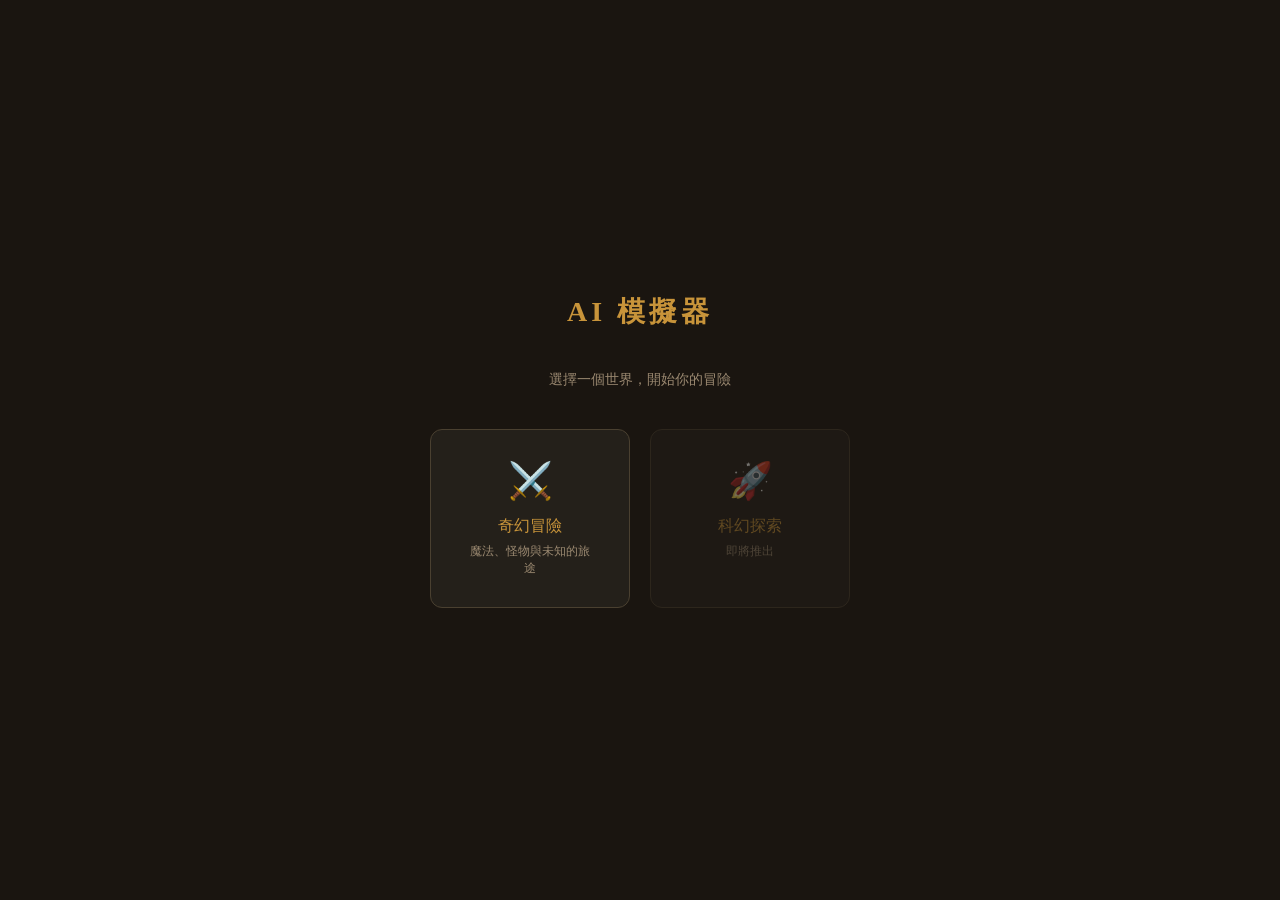
==== index.html @ 40bc0620 "Phase 1: MVP 完成" ====
<!DOCTYPE html>
<html lang="zh-Hant">
<head>
  <meta charset="UTF-8">
  <meta name="viewport" content="width=device-width, initial-scale=1.0">
  <title>AI 模擬器</title>
  <style>
    *, *::before, *::after { box-sizing: border-box; margin: 0; padding: 0; }
    body {
      background: #1a1510;
      color: #e8dcc8;
      font-family: 'Georgia', serif;
      min-height: 100dvh;
      display: flex;
      flex-direction: column;
      align-items: center;
      justify-content: center;
      gap: 40px;
      padding: 40px 20px;
    }
    h1 { font-size: 28px; color: #c8943a; letter-spacing: 4px; }
    p  { color: #9a8870; font-size: 14px; font-family: sans-serif; }
    .grid {
      display: flex;
      gap: 20px;
      flex-wrap: wrap;
      justify-content: center;
    }
    .card {
      background: #24201a;
      border: 1px solid #4a4030;
      border-radius: 12px;
      padding: 30px 36px;
      text-align: center;
      text-decoration: none;
      color: inherit;
      width: 200px;
      transition: border-color 0.2s, background 0.2s;
    }
    .card:hover { border-color: #c8943a; background: #2e2820; }
    .card .icon { font-size: 36px; margin-bottom: 14px; }
    .card .name { font-size: 16px; color: #c8943a; }
    .card .desc { font-size: 12px; color: #9a8870; margin-top: 6px; font-family: sans-serif; }
    .card.soon { opacity: 0.4; pointer-events: none; }
  </style>
</head>
<body>
  <h1>AI 模擬器</h1>
  <p>選擇一個世界，開始你的冒險</p>
  <div class="grid">
    <a class="card" href="simulators/fantasy/index.html">
      <div class="icon">⚔️</div>
      <div class="name">奇幻冒險</div>
      <div class="desc">魔法、怪物與未知的旅途</div>
    </a>
    <div class="card soon">
      <div class="icon">🚀</div>
      <div class="name">科幻探索</div>
      <div class="desc">即將推出</div>
    </div>
  </div>
</body>
</html>
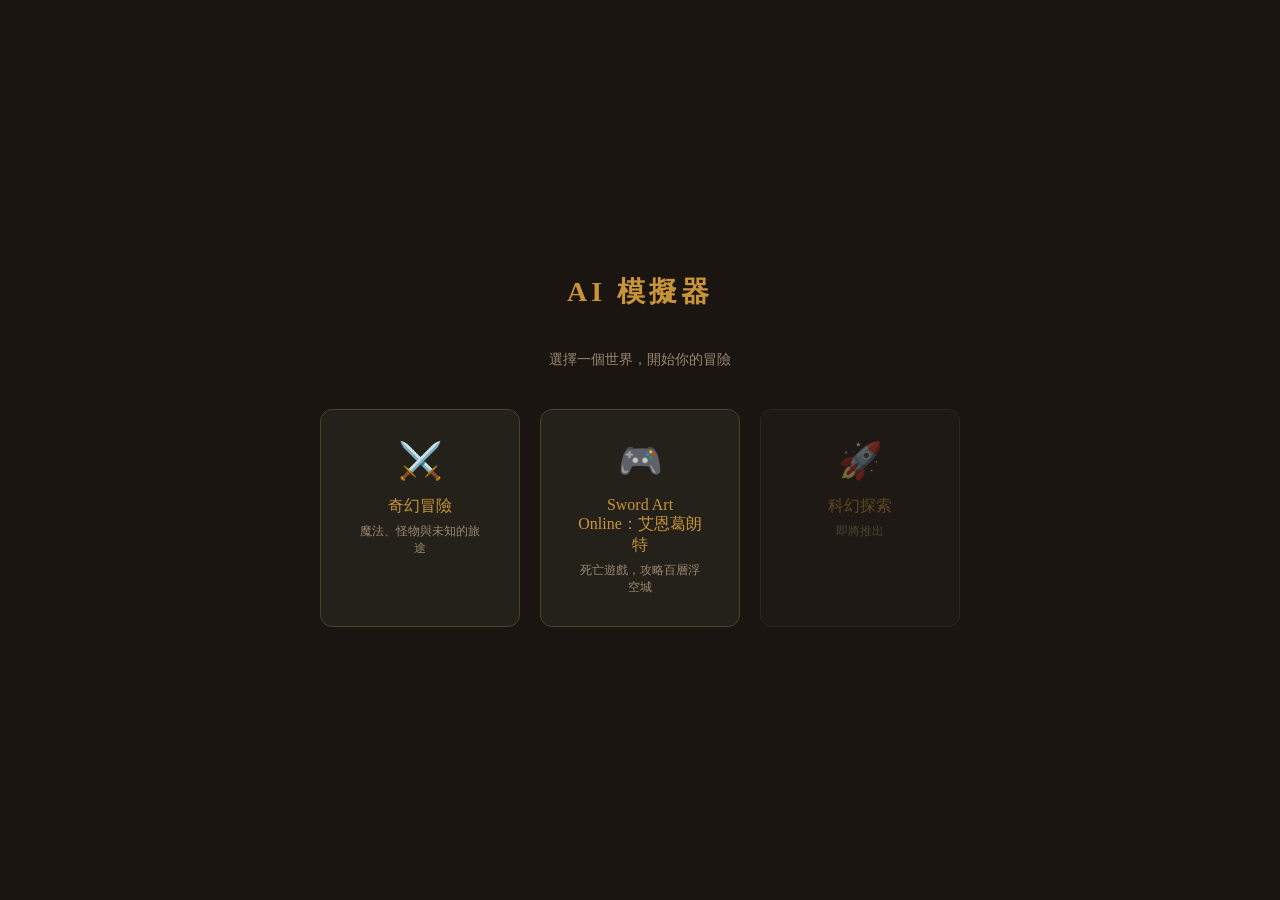
==== commit 3eca0f8e: "新增 SAO 模擬器" ====
--- a/index.html
+++ b/index.html
@@ -53,6 +53,11 @@
       <div class="name">奇幻冒險</div>
       <div class="desc">魔法、怪物與未知的旅途</div>
     </a>
+    <a class="card" href="simulators/sao/index.html">
+      <div class="icon">🎮</div>
+      <div class="name">Sword Art Online：艾恩葛朗特</div>
+      <div class="desc">死亡遊戲，攻略百層浮空城</div>
+</a>
     <div class="card soon">
       <div class="icon">🚀</div>
       <div class="name">科幻探索</div>
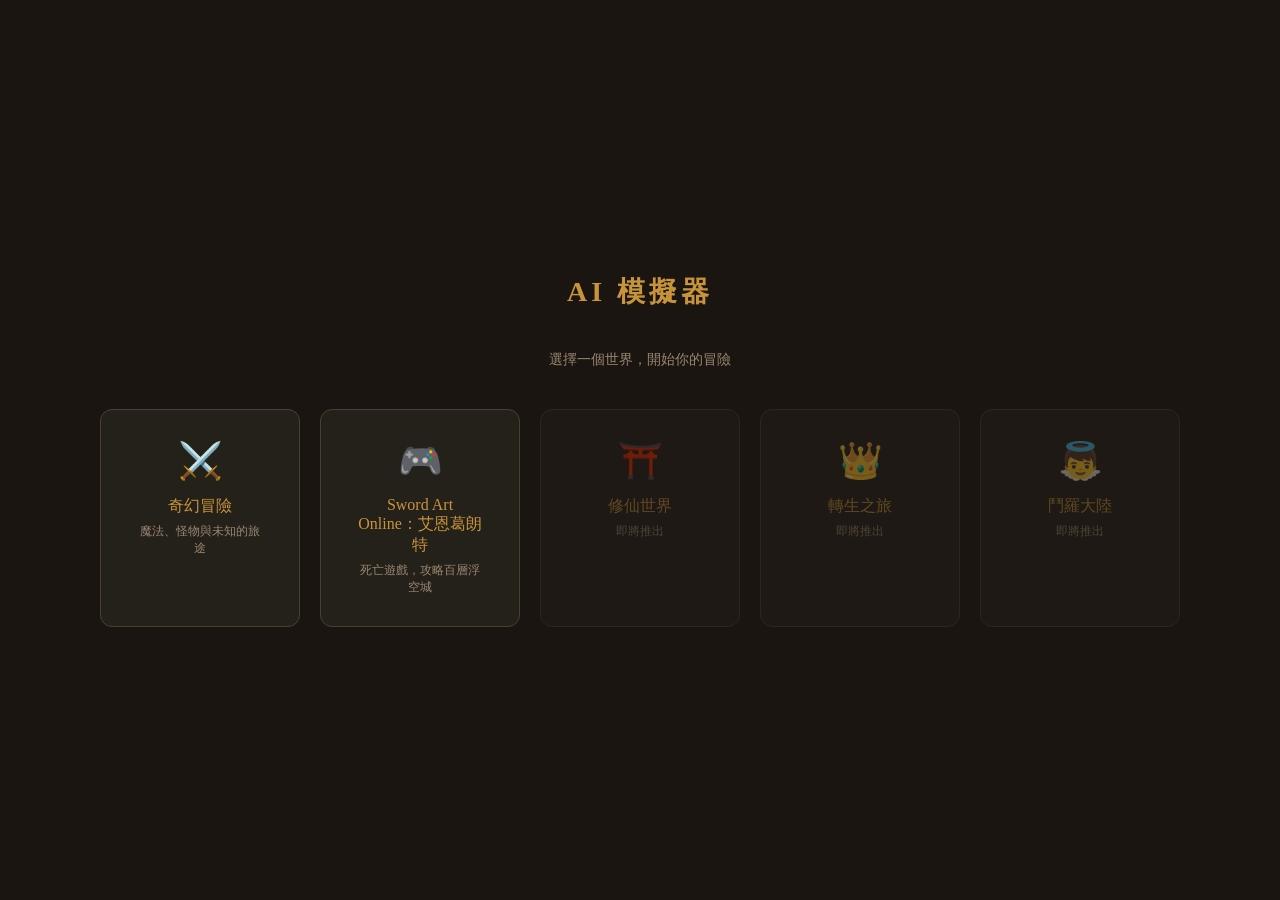
==== commit a196fa53: "調整 SAO 模擬器，與未來模擬器規劃" ====
--- a/index.html
+++ b/index.html
@@ -57,12 +57,21 @@
       <div class="icon">🎮</div>
       <div class="name">Sword Art Online：艾恩葛朗特</div>
       <div class="desc">死亡遊戲，攻略百層浮空城</div>
-</a>
+    </a>
     <div class="card soon">
-      <div class="icon">🚀</div>
-      <div class="name">科幻探索</div>
+      <div class="icon">⛩️</div>
+      <div class="name">修仙世界</div>
       <div class="desc">即將推出</div>
     </div>
+    <div class="card soon">
+      <div class="icon">👑</div>
+      <div class="name">轉生之旅</div>
+      <div class="desc">即將推出</div>
+    </div>
+        <div class="card soon">
+      <div class="icon">👼</div>
+      <div class="name">鬥羅大陸</div>
+      <div class="desc">即將推出</div>
   </div>
 </body>
 </html>
